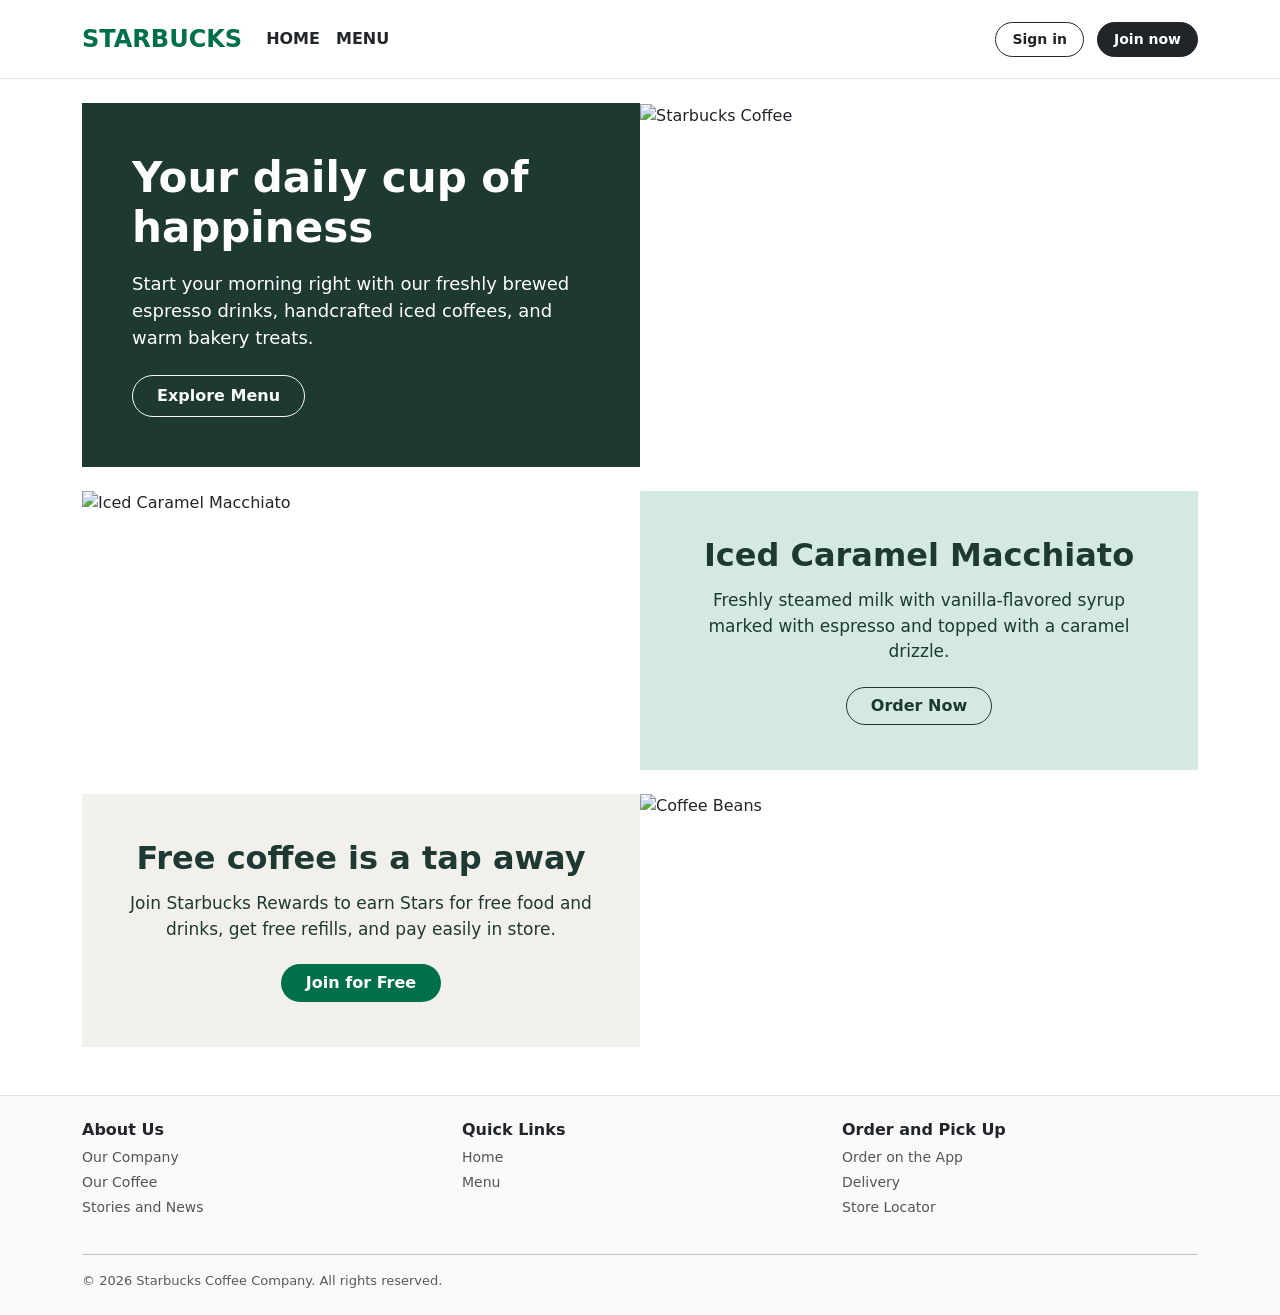
==== assignment/clone-3/index.html @ e12e211f "Add files via upload" ====
<!DOCTYPE html>
<html lang="en">

<head>
    <meta charset="UTF-8">
    <meta name="viewport" content="width=device-width, initial-scale=1.0">
    <title>Starbucks Coffee Company</title>
    <link href="https://cdn.jsdelivr.net/npm/bootstrap@5.3.3/dist/css/bootstrap.min.css" rel="stylesheet">
    <script src="https://cdn.jsdelivr.net/npm/bootstrap@5.3.3/dist/js/bootstrap.bundle.min.js"></script>
</head>

<body>

    <nav class="navbar navbar-expand-lg bg-white border-bottom py-3">
        <div class="container">
            <a class="navbar-brand fw-bold" href="index.html" style="color: #00704A; font-size: 24px;">
                STARBUCKS
            </a>
            <button class="navbar-toggler" type="button" data-bs-toggle="collapse" data-bs-target="#navbarNav">
                <span class="navbar-toggler-icon"></span>
            </button>
            <div class="collapse navbar-collapse" id="navbarNav">
                <ul class="navbar-nav me-auto mb-2 mb-lg-0">
                    <li class="nav-item">
                        <a class="nav-link fw-bold text-dark" href="index.html">HOME</a>
                    </li>
                    <li class="nav-item">
                        <a class="nav-link fw-bold text-dark" href="menu.html">MENU</a>
                    </li>
                </ul>
                <div>
                    <button type="button" class="btn btn-outline-dark rounded-pill px-3 me-2" style="font-size: 14px; font-weight: 600;">Sign in</button>
                    <button type="button" class="btn btn-dark rounded-pill px-3" style="font-size: 14px; font-weight: 600;">Join now</button>
                </div>
            </div>
        </div>
    </nav>

    <div class="container mt-4">
        <div class="row g-0">
            <div class="col-md-6 d-flex align-items-center" style="background-color: #1e3932; color: white; padding: 50px;">
                <div>
                    <h1 style="font-weight: 700; font-size: 42px; margin-bottom: 16px;">Your daily cup of happiness</h1>
                    <p style="font-size: 18px; font-weight: 300; margin-bottom: 24px;">
                        Start your morning right with our freshly brewed espresso drinks, handcrafted iced coffees, and warm bakery treats.
                    </p>
                    <a href="menu.html" class="btn btn-outline-light rounded-pill px-4 py-2" style="font-weight: 600;">
                        Explore Menu
                    </a>
                </div>
            </div>
            <div class="col-md-6">
                <img src="https://images.unsplash.com/photo-1509042239860-f550ce710b93?auto=format&fit=crop&w=900&q=80"
                    alt="Starbucks Coffee" style="width: 100%; height: 400px; object-fit: cover;">
            </div>
        </div>
    </div>

    <div class="container mt-4">
        <div class="row g-0">
            <div class="col-md-6">
                <img src="https://images.unsplash.com/photo-1461023058943-07fcbe16d735?auto=format&fit=crop&w=900&q=80"
                    alt="Iced Caramel Macchiato" style="width: 100%; height: 360px; object-fit: cover;">
            </div>
            <div class="col-md-6 d-flex align-items-center text-center" style="background-color: #d4e9e2; padding: 45px;">
                <div class="w-100">
                    <h2 style="color: #1e3932; font-weight: 700; font-size: 32px; margin-bottom: 14px;">
                        Iced Caramel Macchiato
                    </h2>
                    <p style="color: #1e3932; font-size: 17px; margin-bottom: 22px;">
                        Freshly steamed milk with vanilla-flavored syrup marked with espresso and topped with a caramel drizzle.
                    </p>
                    <a href="menu.html" class="btn rounded-pill px-4"
                        style="border: 1px solid #1e3932; color: #1e3932; font-weight: 600;">
                        Order Now
                    </a>
                </div>
            </div>
        </div>
    </div>

    <div class="container mt-4">
        <div class="row g-0">
            <div class="col-md-6 d-flex align-items-center text-center" style="background-color: #f2f0eb; padding: 45px;">
                <div class="w-100">
                    <h2 style="color: #1e3932; font-weight: 700; font-size: 32px; margin-bottom: 14px;">
                        Free coffee is a tap away
                    </h2>
                    <p style="color: #1e3932; font-size: 17px; margin-bottom: 22px;">
                        Join Starbucks Rewards to earn Stars for free food and drinks, get free refills, and pay easily in store.
                    </p>
                    <a href="menu.html" class="btn rounded-pill px-4"
                        style="background-color: #00704A; color: white; font-weight: 600;">
                        Join for Free
                    </a>
                </div>
            </div>
            <div class="col-md-6">
                <img src="https://images.unsplash.com/photo-1559496417-e7f25cb247f3?auto=format&fit=crop&w=900&q=80"
                    alt="Coffee Beans" style="width: 100%; height: 360px; object-fit: cover;">
            </div>
        </div>
    </div>

    <footer class="border-top mt-5 py-4" style="background-color: #f9f9f9;">
        <div class="container">
            <div class="row">
                <div class="col-md-4 mb-3">
                    <h6 style="font-weight: 700;">About Us</h6>
                    <p class="mb-1" style="font-size: 14px; color: #555;">Our Company</p>
                    <p class="mb-1" style="font-size: 14px; color: #555;">Our Coffee</p>
                    <p class="mb-1" style="font-size: 14px; color: #555;">Stories and News</p>
                </div>
                <div class="col-md-4 mb-3">
                    <h6 style="font-weight: 700;">Quick Links</h6>
                    <p class="mb-1" style="font-size: 14px;"><a href="index.html" style="text-decoration: none; color: #555;">Home</a></p>
                    <p class="mb-1" style="font-size: 14px;"><a href="menu.html" style="text-decoration: none; color: #555;">Menu</a></p>
                </div>
                <div class="col-md-4 mb-3">
                    <h6 style="font-weight: 700;">Order and Pick Up</h6>
                    <p class="mb-1" style="font-size: 14px; color: #555;">Order on the App</p>
                    <p class="mb-1" style="font-size: 14px; color: #555;">Delivery</p>
                    <p class="mb-1" style="font-size: 14px; color: #555;">Store Locator</p>
                </div>
            </div>
            <hr>
            <p class="text-muted mb-0" style="font-size: 13px;">© 2026 Starbucks Coffee Company. All rights reserved.</p>
        </div>
    </footer>

</body>

</html>
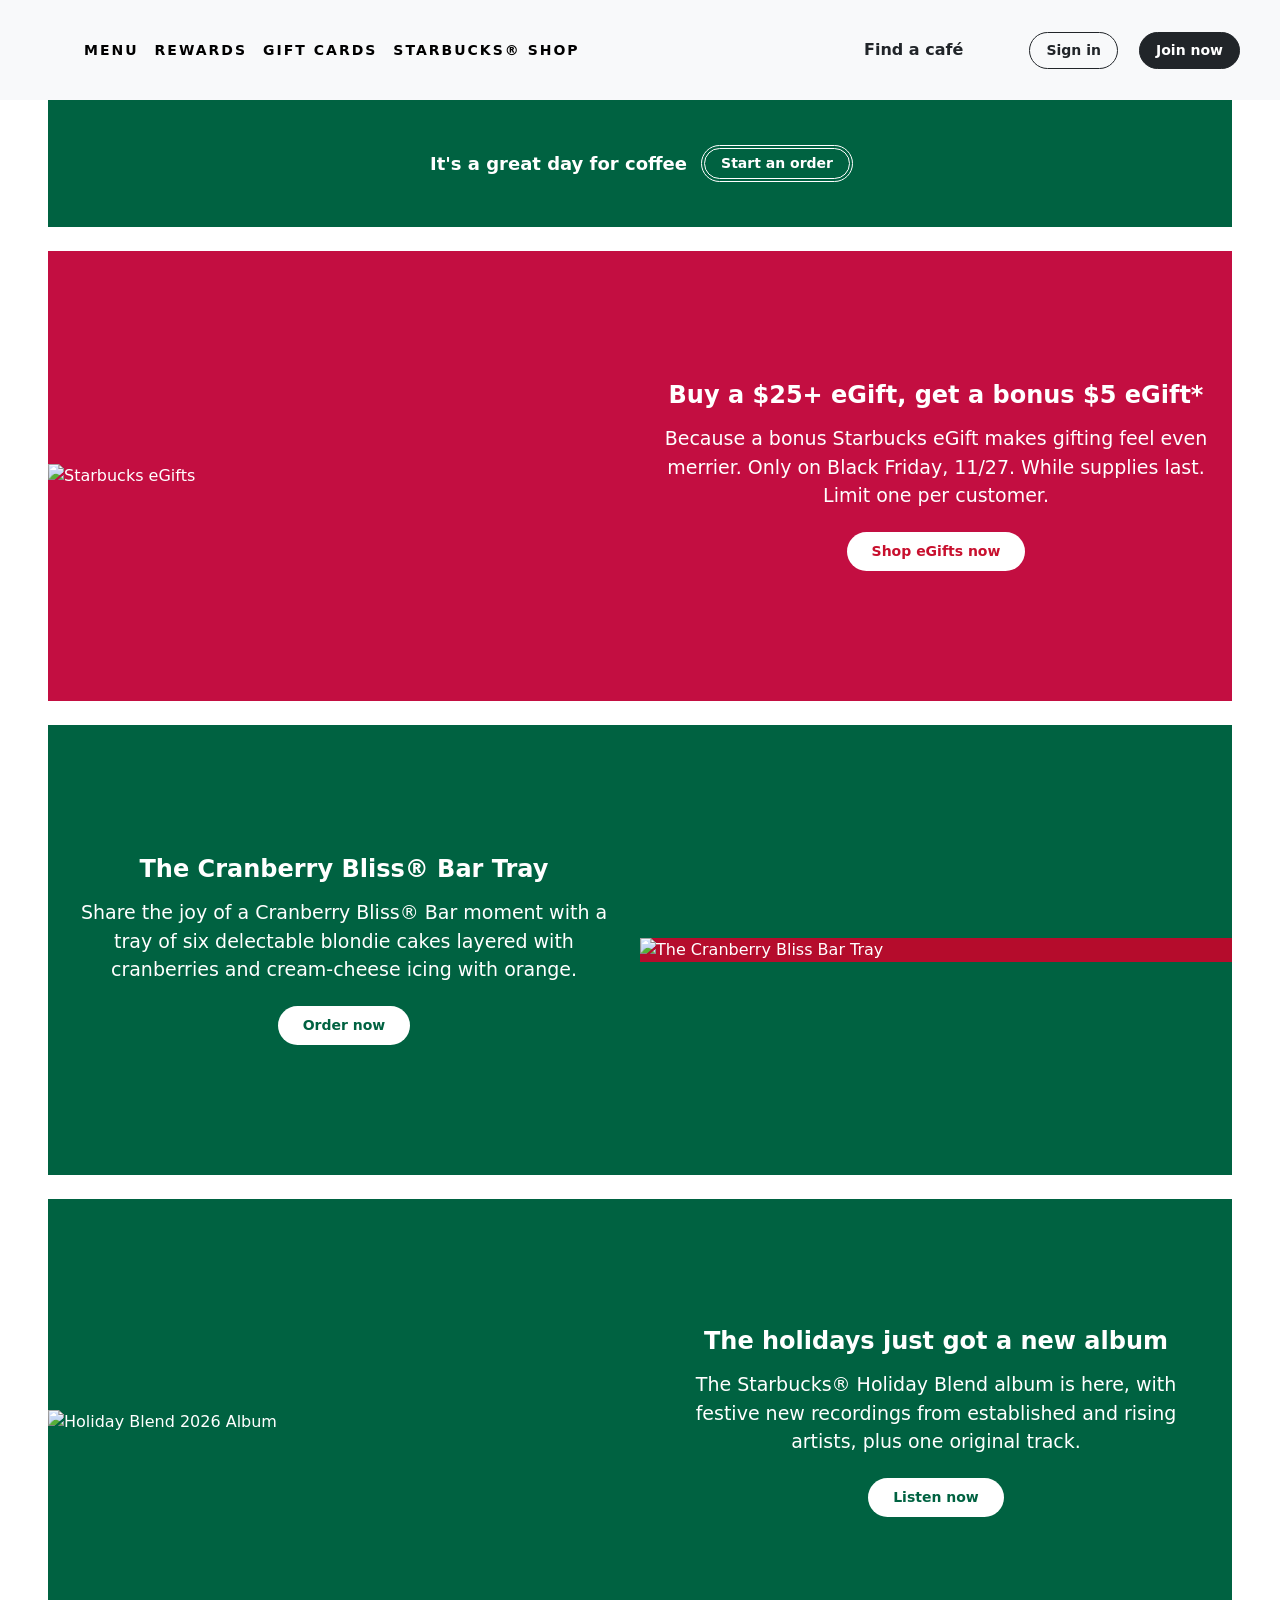
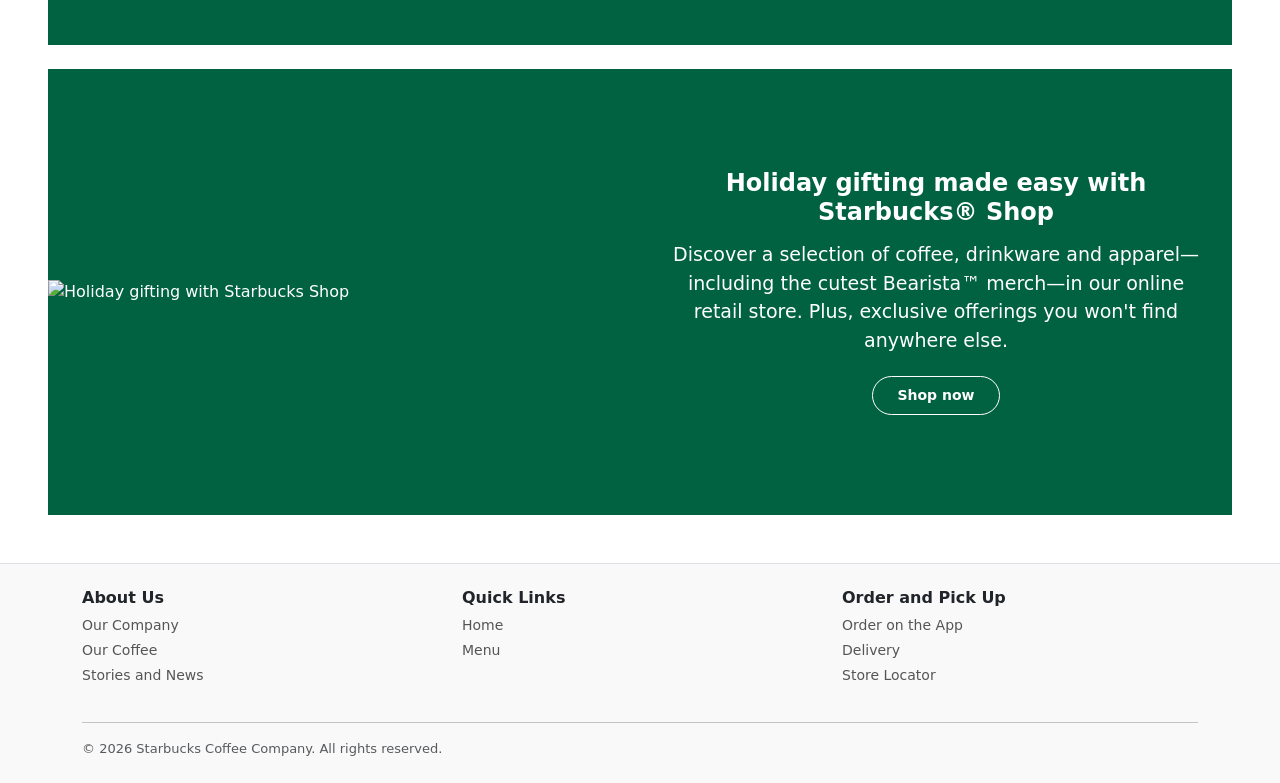
==== commit d12cfce3: "Update index.html" ====
--- a/assignment/clone-3/index.html
+++ b/assignment/clone-3/index.html
@@ -4,105 +4,142 @@
 <head>
     <meta charset="UTF-8">
     <meta name="viewport" content="width=device-width, initial-scale=1.0">
-    <title>Starbucks Coffee Company</title>
-    <link href="https://cdn.jsdelivr.net/npm/bootstrap@5.3.3/dist/css/bootstrap.min.css" rel="stylesheet">
-    <script src="https://cdn.jsdelivr.net/npm/bootstrap@5.3.3/dist/js/bootstrap.bundle.min.js"></script>
+    <title>Document</title>
+    <link href="https://cdn.jsdelivr.net/npm/bootstrap@5.3.9/dist/css/bootstrap.min.css" rel="stylesheet"
+        integrity="sha384-yEPZ7jP9S0QKiUQ0m3jjsO4ProIW7wvR9gXkI7JOGa2XVsw53Yke2bsdkBbjmmiX" crossorigin="anonymous">
+    <script src="https://cdn.jsdelivr.net/npm/bootstrap@5.3.9/dist/js/bootstrap.bundle.min.js"
+        integrity="sha384-WyOxWvTyr1QaMPfiPJSv76iReVthorl5uWlFtZPyK0IEB0hGzo9y5Bp9mYanr8Bu"
+        crossorigin="anonymous"></script>
 </head>
 
 <body>
-
-    <nav class="navbar navbar-expand-lg bg-white border-bottom py-3">
-        <div class="container">
-            <a class="navbar-brand fw-bold" href="index.html" style="color: #00704A; font-size: 24px;">
-                STARBUCKS
+    <!-- <div class="container"> -->
+    <nav class="navbar navbar-expand-lg bg-body-tertiary" style="padding: 0 28px;">
+        <div class="container-fluid" style="height: 100px;">
+            <a class="navbar-brand" href="#">
+                <img src="https://thumb.wikimedia.org/wikipedia/sco/thumb/d/d3/Starbucks_Corporation_Logo_2011.svg/3840px-Starbucks_Corporation_Logo_2011.svg.png?utm_source=sco.wikipedia.org&utm_campaign=index&utm_content=thumbnail"
+                    style="width: 52px; height: auto;" alt="">
             </a>
-            <button class="navbar-toggler" type="button" data-bs-toggle="collapse" data-bs-target="#navbarNav">
-                <span class="navbar-toggler-icon"></span>
-            </button>
-            <div class="collapse navbar-collapse" id="navbarNav">
+            <div class="collapse navbar-collapse">
                 <ul class="navbar-nav me-auto mb-2 mb-lg-0">
                     <li class="nav-item">
-                        <a class="nav-link fw-bold text-dark" href="index.html">HOME</a>
+                        <a class="nav-link active" href="menu.html"
+                            style="font-weight: 700; font-size: 14px; letter-spacing: 2px; margin-left: 20px;">MENU</a>
                     </li>
                     <li class="nav-item">
-                        <a class="nav-link fw-bold text-dark" href="menu.html">MENU</a>
+                        <a class="nav-link active" href="#"
+                            style="font-weight: 700; font-size: 14px; letter-spacing: 2px ">REWARDS</a>
+                    </li>
+                    <li class="nav-item">
+                        <a class="nav-link active" href="#"
+                            style="font-weight: 700; font-size: 14px; letter-spacing: 2px ">GIFT CARDS</a>
+                    </li>
+                    <li class="nav-item">
+                        <a class="nav-link active" href="#"
+                            style="font-weight: 700; font-size: 14px; letter-spacing: 2px ">STARBUCKS® SHOP</a>
                     </li>
                 </ul>
-                <div>
-                    <button type="button" class="btn btn-outline-dark rounded-pill px-3 me-2" style="font-size: 14px; font-weight: 600;">Sign in</button>
-                    <button type="button" class="btn btn-dark rounded-pill px-3" style="font-size: 14px; font-weight: 600;">Join now</button>
+                <form class="mt-8 items-center g-4 md:mt-auto ">
+                    <a class="btn fw-semibold mx-5" href="#"><img
+                            src="https://static.vecteezy.com/system/resources/thumbnails/071/296/582/small/map-navigation-icon-digital-interface-modern-environment-user-experience-png.png"
+                            style="height: 25px; width: auto; margin-right: 5px;" alt="">Find a café</a>
+                    <a class="btn btn-outline-dark btn-sm rounded-pill" style="padding: 7px 16px; font-weight: 600;"
+                        href="#"> Sign in</a>
+                    <a href="/your-target" class=" btn btn-dark btn-sm rounded-pill ms-3"
+                        style="padding: 7px 16px; font-weight: 600;">Join now</a>
+                </form>
+            </div>
+        </div>
+    </nav>
+    <main class="container-fluid px-5">
+        <div class="text-center py-5" style="background-color: #006241; color: white;">
+            <span style="font-size: 18px; font-weight: 600; vertical-align: middle; margin-right: 12px;">It's a great
+                day for
+                coffee</span>
+            <a href="menu.html" class="btn rounded-pill px-3 py-1"
+                style="border: 1px solid white; outline: 1px solid white; outline-offset: 2px; color: white; font-size: 14px; font-weight: 600; vertical-align: middle;">Start
+                an order</a>
+        </div>
+
+
+        <div class="container-fluid mt-4" style="background-color: #c30e41; color: white;">
+            <div class="row align-items-center" style="height: 450px;">
+                <div class="col-md-6 p-0">
+                    <img src="https://cloudassets.starbucks.com/is/image/sbuxcorp/002_BlackFridayeGiftOffer-HomepageWebsiteStripe-IMG"
+                        alt="Starbucks eGifts" style="width: 100%; height: 450px; object-fit: cover;">
+                </div>
+                <div class="col-md-6 text-center p-4">
+                    <h2 style="font-weight: 700; font-size: 24px; margin-bottom: 14px;">Buy a $25+ eGift, get a bonus $5
+                        eGift*</h2>
+                    <p style="font-size: 19px; margin-bottom: 22px; text-align: center;">
+                        Because a bonus Starbucks eGift makes gifting feel even merrier. Only on Black Friday, 11/27.
+                        While supplies last. Limit one per customer.
+                    </p>
+                    <a href="menu.html" class="btn rounded-pill px-4 py-2"
+                        style="background-color: white; color: #c8102e; font-weight: 700; font-size: 14px;">Shop eGifts
+                        now</a>
                 </div>
             </div>
         </div>
-    </nav>
 
-    <div class="container mt-4">
-        <div class="row g-0">
-            <div class="col-md-6 d-flex align-items-center" style="background-color: #1e3932; color: white; padding: 50px;">
-                <div>
-                    <h1 style="font-weight: 700; font-size: 42px; margin-bottom: 16px;">Your daily cup of happiness</h1>
-                    <p style="font-size: 18px; font-weight: 300; margin-bottom: 24px;">
-                        Start your morning right with our freshly brewed espresso drinks, handcrafted iced coffees, and warm bakery treats.
+
+        <div class="container-fluid mt-4" style="background-color: #006241; color: white;">
+            <div class="row align-items-center" style="height: 450px;">
+                <div class="col-md-6 text-center p-4">
+                    <h2 style="font-weight: 700; font-size: 24px; margin-bottom: 14px;">The Cranberry Bliss® Bar Tray</h2>
+                    <p style="font-size: 19px; margin-bottom: 22px; text-align: center;">
+                        Share the joy of a Cranberry Bliss® Bar moment with a tray of six delectable blondie cakes layered with cranberries and cream-cheese icing with orange.
                     </p>
-                    <a href="menu.html" class="btn btn-outline-light rounded-pill px-4 py-2" style="font-weight: 600;">
-                        Explore Menu
-                    </a>
+                    <a href="menu.html" class="btn rounded-pill px-4 py-2"
+                        style="background-color: white; color: #006241; font-weight: 700; font-size: 14px;">Order now</a>
                 </div>
-            </div>
-            <div class="col-md-6">
-                <img src="https://images.unsplash.com/photo-1509042239860-f550ce710b93?auto=format&fit=crop&w=900&q=80"
-                    alt="Starbucks Coffee" style="width: 100%; height: 400px; object-fit: cover;">
-            </div>
-        </div>
-    </div>
-
-    <div class="container mt-4">
-        <div class="row g-0">
-            <div class="col-md-6">
-                <img src="https://images.unsplash.com/photo-1461023058943-07fcbe16d735?auto=format&fit=crop&w=900&q=80"
-                    alt="Iced Caramel Macchiato" style="width: 100%; height: 360px; object-fit: cover;">
-            </div>
-            <div class="col-md-6 d-flex align-items-center text-center" style="background-color: #d4e9e2; padding: 45px;">
-                <div class="w-100">
-                    <h2 style="color: #1e3932; font-weight: 700; font-size: 32px; margin-bottom: 14px;">
-                        Iced Caramel Macchiato
-                    </h2>
-                    <p style="color: #1e3932; font-size: 17px; margin-bottom: 22px;">
-                        Freshly steamed milk with vanilla-flavored syrup marked with espresso and topped with a caramel drizzle.
-                    </p>
-                    <a href="menu.html" class="btn rounded-pill px-4"
-                        style="border: 1px solid #1e3932; color: #1e3932; font-weight: 600;">
-                        Order Now
-                    </a>
+                <div class="col-md-6 p-0" style="background-color: #b50c2c;">
+                    <img src="https://cloudassets.starbucks.com/is/image/sbuxcorp/002_CranberryBlissBarTray-HomepageWebsiteStripe-US"
+                        alt="The Cranberry Bliss Bar Tray" style="width: 100%; height: 450px; object-fit: cover;">
                 </div>
             </div>
         </div>
-    </div>
 
-    <div class="container mt-4">
-        <div class="row g-0">
-            <div class="col-md-6 d-flex align-items-center text-center" style="background-color: #f2f0eb; padding: 45px;">
-                <div class="w-100">
-                    <h2 style="color: #1e3932; font-weight: 700; font-size: 32px; margin-bottom: 14px;">
-                        Free coffee is a tap away
-                    </h2>
-                    <p style="color: #1e3932; font-size: 17px; margin-bottom: 22px;">
-                        Join Starbucks Rewards to earn Stars for free food and drinks, get free refills, and pay easily in store.
+
+        <div class="container-fluid mt-4" style="background-color: #006241; color: white;">
+            <div class="row align-items-center" style="height: 446px;">
+                <div class="col-md-6 p-0">
+                    <img src="https://cloudassets.starbucks.com/is/image/sbuxcorp/001_HolidayBlend-HomepageWebsiteStripe-IMG-8"
+                        alt="Holiday Blend 2026 Album" style="width: 100%; height: 446px; object-fit: cover;">
+                </div>
+                <div class="col-md-6 text-center p-4">
+                    <h2 style="font-weight: 700; font-size: 24px; margin-bottom: 14px;">The holidays just got a new album</h2>
+                    <p style="font-size: 19px; margin-bottom: 22px; text-align: center;">
+                        The Starbucks® Holiday Blend album is here, with festive new recordings from established and rising artists, plus one original track.
                     </p>
-                    <a href="menu.html" class="btn rounded-pill px-4"
-                        style="background-color: #00704A; color: white; font-weight: 600;">
-                        Join for Free
-                    </a>
+                    <a href="menu.html" class="btn rounded-pill px-4 py-2"
+                        style="background-color: white; color: #006241; font-weight: 700; font-size: 14px;">Listen now</a>
                 </div>
             </div>
-            <div class="col-md-6">
-                <img src="https://images.unsplash.com/photo-1559496417-e7f25cb247f3?auto=format&fit=crop&w=900&q=80"
-                    alt="Coffee Beans" style="width: 100%; height: 360px; object-fit: cover;">
+        </div>
+
+
+        <div class="container-fluid mt-4" style="background-color: #006241; color: white;">
+            <div class="row align-items-center" style="height: 446px;">
+                <div class="col-md-6 p-0">
+                    <img src="https://cloudassets.starbucks.com/is/image/sbuxcorp/FY27-Starbucks-Shop-Web-Stripe-MOCK-102926"
+                        alt="Holiday gifting with Starbucks Shop" style="width: 100%; height: 446px; object-fit: cover;">
+                </div>
+                <div class="col-md-6 text-center p-4">
+                    <h2 style="font-weight: 700; font-size: 24px; margin-bottom: 14px;">Holiday gifting made easy with Starbucks® Shop</h2>
+                    <p style="font-size: 19px; margin-bottom: 22px; text-align: center;">
+                        Discover a selection of coffee, drinkware and apparel—including the cutest Bearista™ merch—in our online retail store. Plus, exclusive offerings you won't find anywhere else.
+                    </p>
+                    <a href="menu.html" class="btn rounded-pill px-4 py-2"
+                        style="border: 1px solid white; color: white; font-weight: 700; font-size: 14px;">Shop now</a>
+                </div>
             </div>
         </div>
-    </div>
 
-    <footer class="border-top mt-5 py-4" style="background-color: #f9f9f9;">
+
+    </main>
+
+        <footer class="border-top mt-5 py-4" style="background-color: #f9f9f9;">
         <div class="container">
             <div class="row">
                 <div class="col-md-4 mb-3">
@@ -130,4 +167,4 @@
 
 </body>
 
-</html>+</html>
